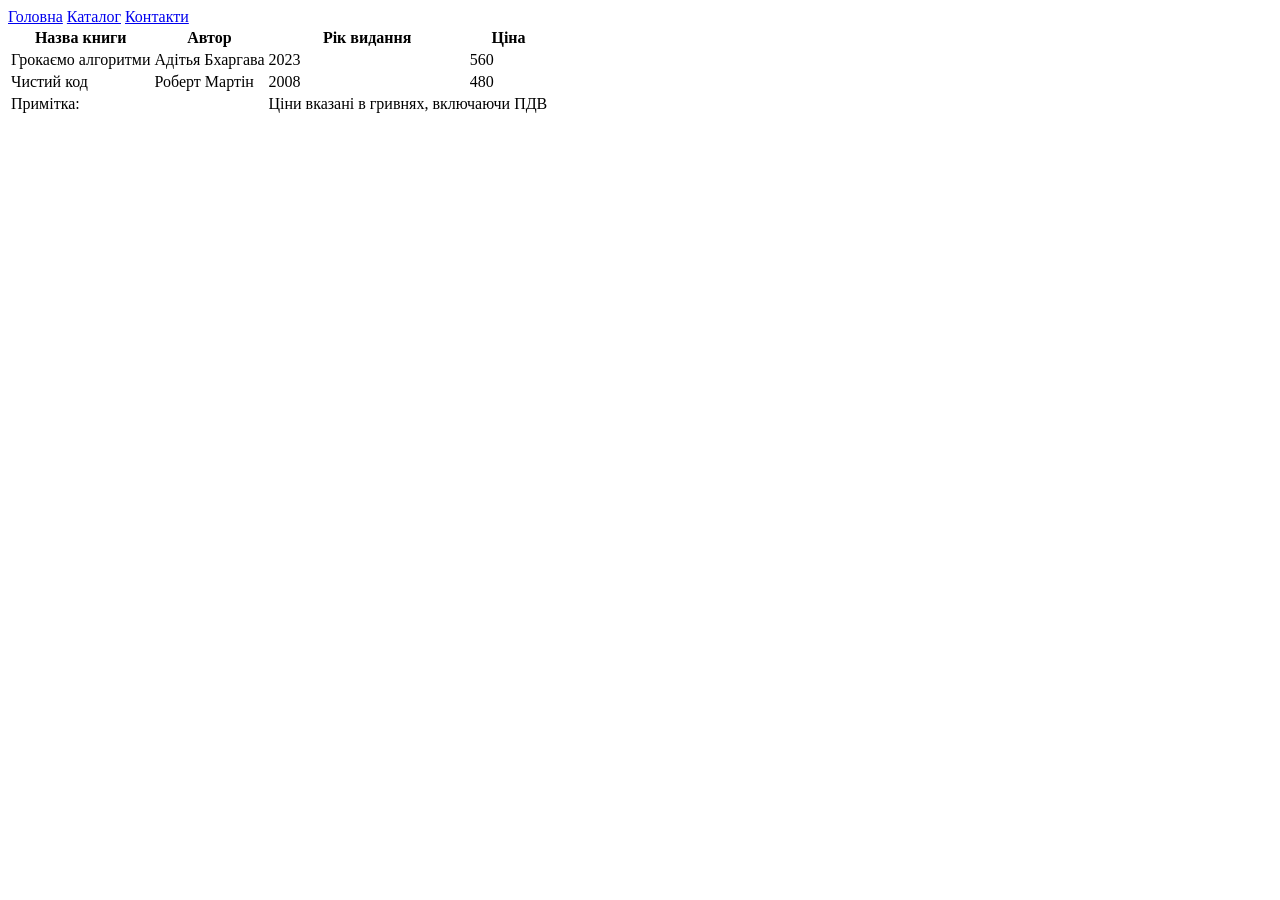
==== catalog.html @ 1abd4b21 "update project" ====
<!DOCTYPE html>
<html lang="uk">

<head>
    <meta charset="UTF-8">
    <!-- Адаптивність -->
    <meta name="viewport" content="width=device-width, initial-scale=1.0">
    <!-- SEO опис -->
    <meta name="description" content="Каталог книг онлайн бібліотеки. Переглядайте книги за жанрами та авторами.">
    <!-- Open Graph -->
    <meta property="og:title" content="Каталог книг | Онлайн бібліотека">
    <meta property="og:description" content="Великий каталог книг онлайн: художня, наукова та класика.">
    <meta property="og:image" content="images/icon/catalog.png">

    <title>Каталог</title>
</head>

<body>
    <header>
        <nav>
            <a href="index.html">Головна</a>
            <a href="catalog.html">Каталог</a>
            <a href="contacts.html">Контакти</a>
        </nav>
    </header>
    <main>
        <table>
            <thead>
                <tr>
                    <th>Назва книги</th>
                    <th>Автор</th>
                    <th>Рік видання</th>
                    <th>Ціна</th>
                </tr>
            </thead>
            <tbody>
                <tr>
                    <td>Грокаємо алгоритми</td>
                    <td>Адітья Бхаргава</td>
                    <td>2023</td>
                    <td>560</td>
                </tr>
                <tr>
                    <td rowspan="2">Чистий код</td> <!-- об’єднання двох рядків -->
                    <td>Роберт Мартін</td>
                    <td>2008</td>
                    <td>480</td>
                </tr>
            </tbody>
            <tfoot>
                <tr>
                    <td colspan="2">Примітка:</td>
                    <td colspan="2">Ціни вказані в гривнях, включаючи ПДВ</td>
                </tr>
            </tfoot>
        </table>
    </main>
    <footer></footer>
</body>

</html>
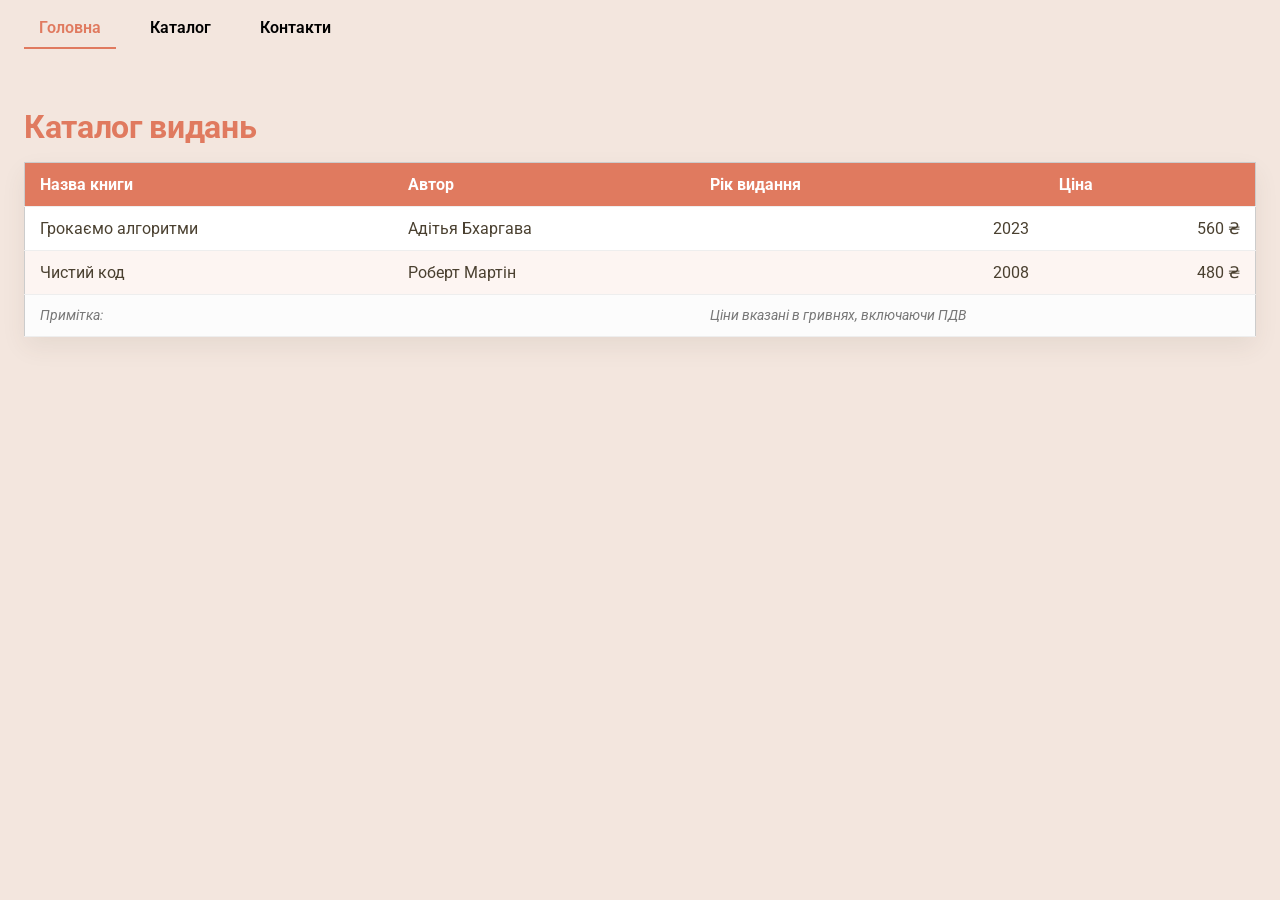
==== commit 1c333d29: "update styles.css" ====
--- a/catalog.html
+++ b/catalog.html
@@ -3,27 +3,34 @@
 
 <head>
     <meta charset="UTF-8">
-    <!-- Адаптивність -->
     <meta name="viewport" content="width=device-width, initial-scale=1.0">
     <!-- SEO опис -->
     <meta name="description" content="Каталог книг онлайн бібліотеки. Переглядайте книги за жанрами та авторами.">
     <!-- Open Graph -->
     <meta property="og:title" content="Каталог книг | Онлайн бібліотека">
     <meta property="og:description" content="Великий каталог книг онлайн: художня, наукова та класика.">
-    <meta property="og:image" content="images/icon/catalog.png">
-
+    <meta property="og:image" content="images/icon/catalog.webp">
+    <link rel="preconnect" href="https://fonts.googleapis.com">
+    <link rel="preconnect" href="https://fonts.gstatic.com" crossorigin>
+    <link
+        href="https://fonts.googleapis.com/css2?family=Lato:ital,wght@0,100;0,300;0,400;0,700;0,900;1,100;1,300;1,400;1,700;1,900&family=Poppins:ital,wght@0,100;0,200;0,300;0,400;0,500;0,600;0,700;0,800;0,900;1,100;1,200;1,300;1,400;1,500;1,600;1,700;1,800;1,900&family=Roboto:ital,wght@0,100..900;1,100..900&display=swap"
+        rel="stylesheet">
+    <link rel="stylesheet" href="styles.css">
     <title>Каталог</title>
 </head>
 
 <body>
     <header>
         <nav>
-            <a href="index.html">Головна</a>
-            <a href="catalog.html">Каталог</a>
-            <a href="contacts.html">Контакти</a>
+            <ul>
+                <li><a href="index.html" class="active">Головна</a></li>
+                <li><a href="catalog.html">Каталог</a></li>
+                <li><a href="contacts.html">Контакти</a></li>
+            </ul>
         </nav>
     </header>
     <main>
+        <h2>Каталог видань</h2>
         <table>
             <thead>
                 <tr>
@@ -37,14 +44,14 @@
                 <tr>
                     <td>Грокаємо алгоритми</td>
                     <td>Адітья Бхаргава</td>
-                    <td>2023</td>
-                    <td>560</td>
+                    <td class="number-cell">2023</td>
+                    <td class="number-cell">560 &#8372;</td>
                 </tr>
                 <tr>
-                    <td rowspan="2">Чистий код</td> <!-- об’єднання двох рядків -->
+                    <td>Чистий код</td>
                     <td>Роберт Мартін</td>
-                    <td>2008</td>
-                    <td>480</td>
+                    <td class="number-cell">2008</td>
+                    <td class="number-cell">480 &#8372;</td>
                 </tr>
             </tbody>
             <tfoot>
--- a/styles.css
+++ b/styles.css
@@ -0,0 +1,289 @@
+:root {
+    --main-color: #f3e6de;
+    --accent-color: #e07a5f;
+    --text-color: #4a4030;
+    --nav-color: #000000;
+    --nav-color--hover: #4a4030;
+    --border-radius: 0.5rem;
+    --spacing: 1rem;
+}
+
+/* встановлюємо глобальне правило */
+*,
+*::before,
+*::after {
+    box-sizing: border-box;
+    list-style: none;
+}
+
+header,
+main,
+footer {
+    max-width: var(--container-width);
+    margin: 0 auto;
+    padding: 0 var(--spacing);
+}
+
+main {
+    padding-top: 2rem;
+    padding-bottom: 2rem;
+}
+
+body {
+    background-color: var(--main-color);
+    color: var(--text-color);
+    font-family: 'Roboto', sans-serif;
+}
+
+/* Ієрархія заголовків */
+h1,
+h2,
+h3,
+h4,
+h5,
+h6 {
+    color: var(--accent-color);
+    line-height: 1.2;
+    margin-bottom: var(--spacing);
+    letter-spacing: -0.02em;
+}
+
+h1 {
+    color: var(--accent-color);
+    font-weight: 900;
+    font-size: 2rem;
+}
+
+h2 {
+    font-size: 2rem;
+    font-weight: 700;
+    letter-spacing: -0.01em;
+}
+
+h3 {
+    font-size: 1.75rem;
+    font-weight: 600;
+}
+
+h4 {
+    font-size: 1.5rem;
+    font-weight: 500;
+}
+
+p {
+    color: var(--text-color);
+    line-height: 1.5;
+    text-align: left;
+    margin-bottom: var(--spacing);
+    padding: 0.5rem 0;
+}
+
+picture img,
+video {
+    display: block;
+    max-width: 100%;
+    height: auto;
+    border: 2px solid var(--accent-color);
+    border-radius: var(--border-radius);
+    margin: var(--spacing) 0;
+    box-shadow: 0 8px 20px rgba(0, 0, 0, 0.15);
+}
+
+table,
+form {
+    border: 1px solid #ccc;
+    border-radius: var(--border-radius);
+    padding: var(--spacing);
+    background-color: #fff;
+}
+
+/* кастомізація таблиці */
+table {
+    width: 100%;
+    box-shadow: 0 10px 25px rgba(74, 64, 48, 0.08);
+    overflow: hidden;
+    margin: var(--spacing) 0;
+    border-radius: var(--border-radius);
+    overflow-x: auto;
+    border-collapse: collapse;
+}
+
+thead tr {
+    background-color: var(--accent-color);
+    color: white;
+}
+
+th,
+td {
+    padding: 12px 15px;
+    text-align: left;
+    border-bottom: 1px solid #eee;
+}
+
+tbody tr:nth-child(even) {
+    background-color: #fdf5f2;
+}
+
+tbody tr:hover {
+    background-color: #fae9e4;
+    transition: background-color 0.2s;
+}
+
+tfoot {
+    font-style: italic;
+    font-size: 0.9rem;
+    color: #777;
+    background-color: #fcfcfc;
+}
+
+thead {
+    background-color: var(--accent-color);
+    color: white;
+}
+
+form {
+    box-shadow: 0 4px 15px rgba(0, 0, 0, 0.1);
+    border: none;
+}
+
+form textarea {
+    max-height: 300px;
+    overflow-y: auto;
+    resize: vertical;
+}
+
+form input {
+    border: none;
+}
+
+form input:focus,
+form textarea:focus,
+form select:focus {
+    outline: none;
+    /* Прибираємо стандартний контур браузера */
+    border: 2px solid var(--accent-color);
+    background-color: #fffaf8;
+    box-shadow: 0 4px 12px rgba(224, 122, 95, 0.15);
+    transform: translateY(-1px);
+}
+
+form input,
+form textarea,
+form select {
+    width: 100%;
+    padding: 10px;
+    margin-top: 5px;
+    margin-bottom: 15px;
+    border: 1px solid #ddd;
+    border-radius: 4px;
+    font-family: inherit;
+    transition: all 0.3s ease;
+}
+
+fieldset {
+    border: 1px solid var(--accent-color);
+    border: 1px solid rgba(224, 122, 95, 0.3);
+    transition: box-shadow 0.3s ease;
+    border-radius: var(--border-radius);
+    margin-bottom: var(--spacing);
+    padding: var(--spacing);
+}
+
+fieldset:focus-within {
+    box-shadow: 0 2px 8px rgba(224, 122, 95, 0.2);
+}
+
+/* стилізація кнопок */
+button[type="submit"] {
+    background-color: var(--accent-color);
+    color: white;
+    padding: 12px 24px;
+    border: none;
+    border-radius: var(--border-radius);
+    font-size: 1rem;
+    font-weight: 700;
+    cursor: pointer;
+    transition: background-color 0.3s, transform 0.2s;
+    display: block;
+    width: 100%;
+}
+
+button[type="submit"]:hover {
+    background-color: #d0694f;
+    transform: scale(1.02);
+}
+
+button[type="submit"]:active {
+    transform: scale(0.98);
+}
+
+/* Кастомізація placeholder */
+input::placeholder,
+textarea::placeholder {
+    color: #a09080;
+    font-style: italic;
+    opacity: 0.7;
+}
+
+/* Валідація: червона рамка при помилці */
+input:invalid:not(:placeholder-shown) {
+    border: 2px solid #ff1900;
+}
+
+/* Зелена рамка при правильному заповненні */
+input:valid:not(:placeholder-shown) {
+    border: 2px solid #2ecc71;
+}
+
+/* Плавний перехід між посиланнями*/
+a {
+    padding: 5px 5px 5px;
+    text-decoration: none;
+    color: var(--nav-color);
+    font-weight: 600;
+    transition: color 0.3s ease, border-bottom 0.3s ease;
+}
+
+/* ефект активного меню */
+a.active {
+    border-bottom: 2px solid var(--accent-color);
+    color: var(--accent-color);
+}
+
+a:hover {
+    display: block;
+    text-decoration: none;
+    color: var(--nav-color--hover);
+    font-weight: 600;
+}
+
+nav {
+    width: 100%;
+    text-align: left;
+    gap: 20px;
+}
+
+ul {
+    margin: 0;
+    padding: 0;
+    list-style: none;
+}
+
+nav ul li a {
+    display: block;
+    padding: 10px 15px;
+    text-decoration: none;
+}
+
+li {
+    display: inline-block;
+    margin-right: 15px;
+}
+
+li:last-child {
+    margin-right: 0;
+}
+
+.number-cell {
+    text-align: right;
+}
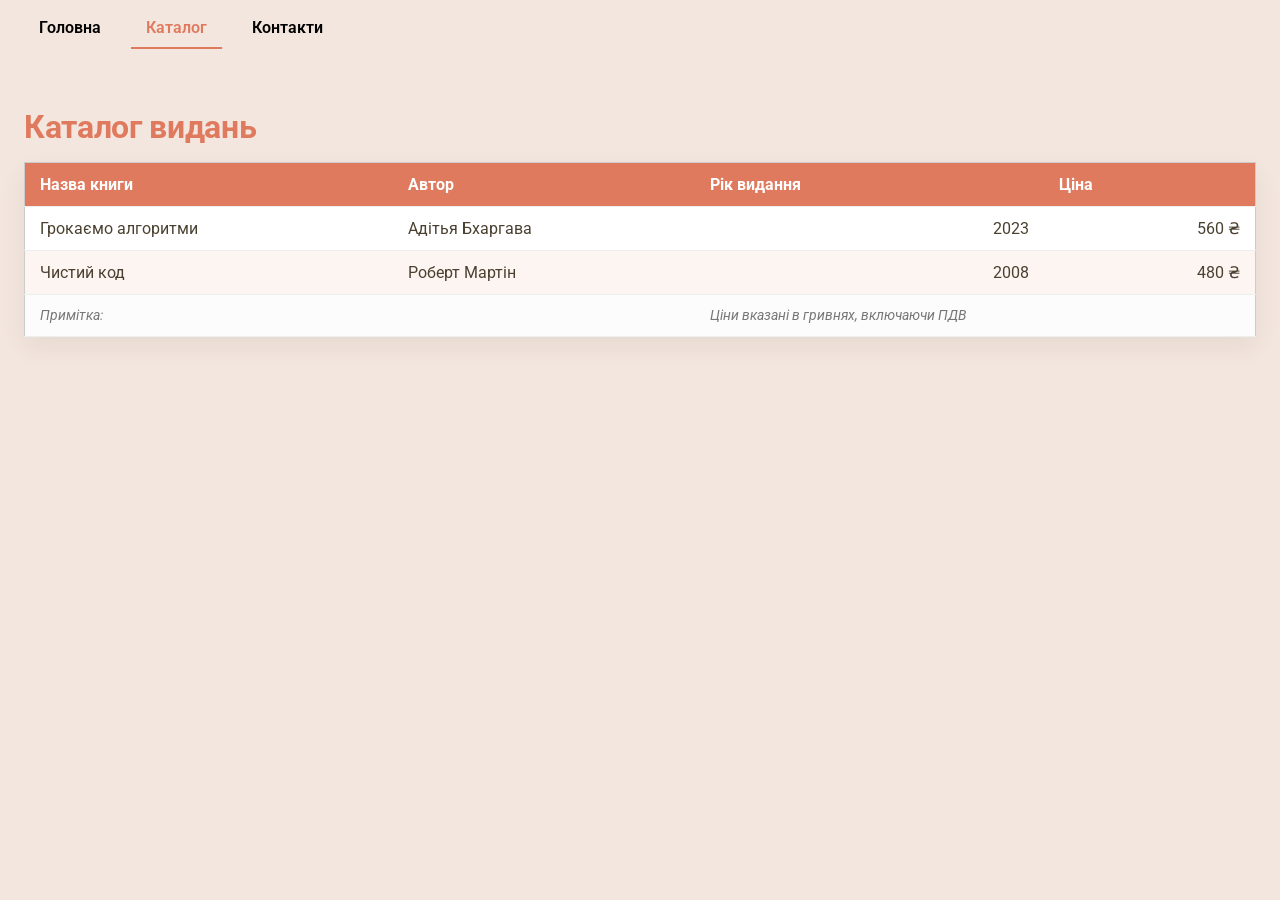
==== commit 96d7b9b4: "update styles.css" ====
--- a/catalog.html
+++ b/catalog.html
@@ -23,8 +23,8 @@
     <header>
         <nav>
             <ul>
-                <li><a href="index.html" class="active">Головна</a></li>
-                <li><a href="catalog.html">Каталог</a></li>
+                <li><a href="index.html">Головна</a></li>
+                <li><a href="catalog.html" class="active">Каталог</a></li>
                 <li><a href="contacts.html">Контакти</a></li>
             </ul>
         </nav>
--- a/styles.css
+++ b/styles.css
@@ -6,9 +6,10 @@
     --nav-color--hover: #4a4030;
     --border-radius: 0.5rem;
     --spacing: 1rem;
-}
-
-/* встановлюємо глобальне правило */
+    --container-width:100rem;
+}
+
+/* встановлюємо глобальне правило  box-sizing = border-box */
 *,
 *::before,
 *::after {
@@ -179,6 +180,22 @@
     font-family: inherit;
     transition: all 0.3s ease;
 }
+/* кастомізація чекбоксу та радіо кнопок */
+form input[type="radio"],
+form input[type="checkbox"] {
+    display: inline-block;
+    width: auto;
+    height: auto;
+    margin: 0 0.5rem 0 0;
+    cursor: pointer;
+    appearance: radio;
+}
+
+label[for] {
+    display: inline-block;
+    margin-right: 1rem;
+    cursor: pointer;
+}
 
 fieldset {
     border: 1px solid var(--accent-color);
@@ -193,7 +210,7 @@
     box-shadow: 0 2px 8px rgba(224, 122, 95, 0.2);
 }
 
-/* стилізація кнопок */
+/* стилізація кнопок типу submit */
 button[type="submit"] {
     background-color: var(--accent-color);
     color: white;
@@ -235,55 +252,44 @@
     border: 2px solid #2ecc71;
 }
 
-/* Плавний перехід між посиланнями*/
-a {
-    padding: 5px 5px 5px;
+nav ul {
+    margin: 0;
+    padding: 0;
+    list-style: none;
+    font-size: 0; /* Вирішує проблему пробілів inline-block */
+    text-align: left;
+}
+
+nav ul li {
+    display: inline-block;
+    font-size: 1rem; /* Повертаємо розмір тексту */
+    margin-right: 15px;
+}
+
+nav ul li:last-child {
+    margin-right: 0;
+}
+
+/* стилізація посилань + плавний перехід між посиланнями*/
+nav ul li a {
+    display: block; /* збільшення зони кліку */
+    padding: 10px 15px;
     text-decoration: none;
     color: var(--nav-color);
     font-weight: 600;
-    transition: color 0.3s ease, border-bottom 0.3s ease;
-}
-
+    border-bottom: 2px solid transparent; /* резервуємо місце під рамку, аби текст не "стрибав" */
+    transition: all 0.3s ease;
+}
+
+nav ul li a:hover {
+    color: var(--nav-color--hover);
+}
 /* ефект активного меню */
-a.active {
-    border-bottom: 2px solid var(--accent-color);
+nav ul li a.active {
     color: var(--accent-color);
-}
-
-a:hover {
-    display: block;
-    text-decoration: none;
-    color: var(--nav-color--hover);
-    font-weight: 600;
-}
-
-nav {
-    width: 100%;
-    text-align: left;
-    gap: 20px;
-}
-
-ul {
-    margin: 0;
-    padding: 0;
-    list-style: none;
-}
-
-nav ul li a {
-    display: block;
-    padding: 10px 15px;
-    text-decoration: none;
-}
-
-li {
-    display: inline-block;
-    margin-right: 15px;
-}
-
-li:last-child {
-    margin-right: 0;
-}
-
+    border-bottom-color: var(--accent-color);
+}
+/* вирівнювання чисел у таблиці праворуч */
 .number-cell {
     text-align: right;
 }
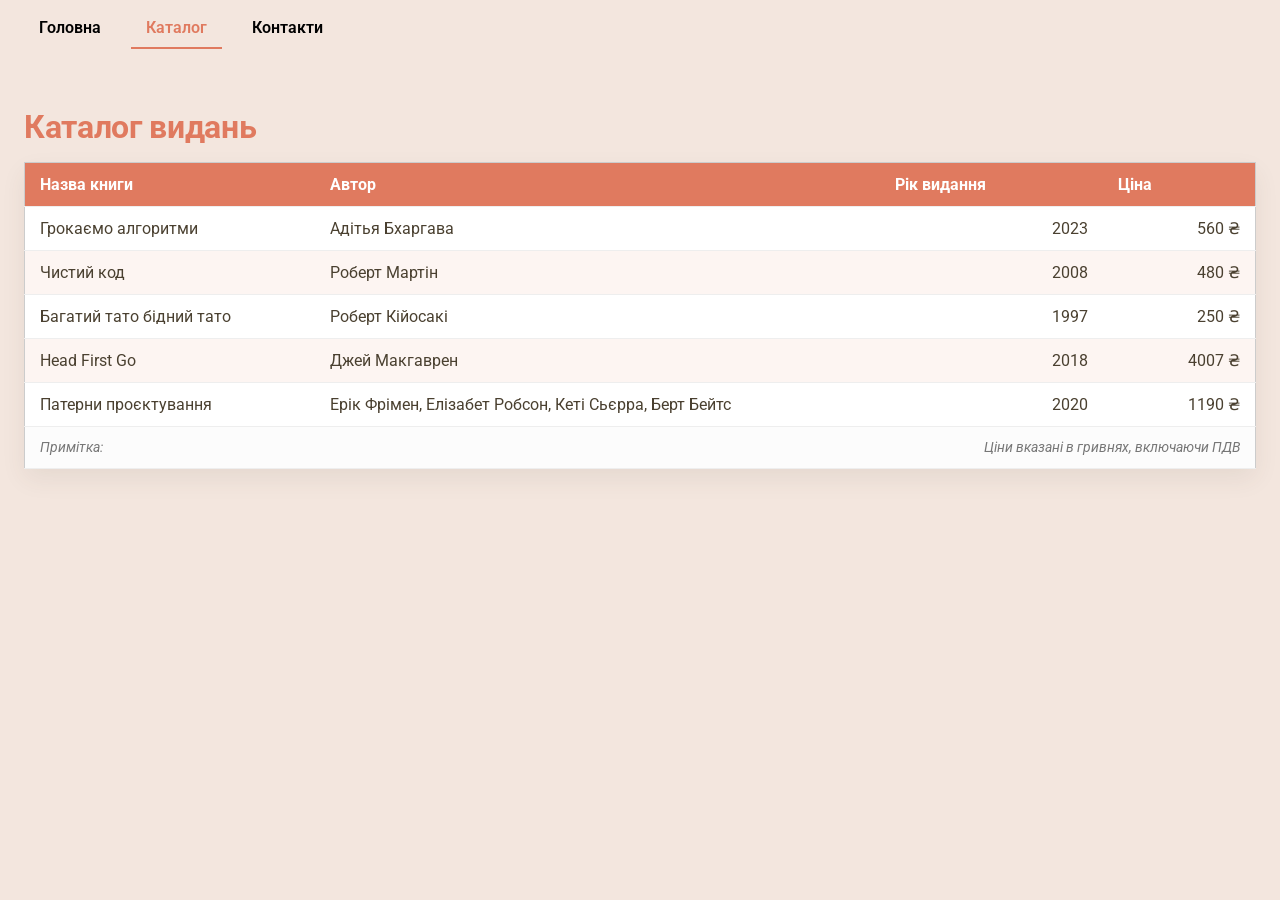
==== commit dff94735: "update styles.css" ====
--- a/catalog.html
+++ b/catalog.html
@@ -12,8 +12,7 @@
     <meta property="og:image" content="images/icon/catalog.webp">
     <link rel="preconnect" href="https://fonts.googleapis.com">
     <link rel="preconnect" href="https://fonts.gstatic.com" crossorigin>
-    <link
-        href="https://fonts.googleapis.com/css2?family=Lato:ital,wght@0,100;0,300;0,400;0,700;0,900;1,100;1,300;1,400;1,700;1,900&family=Poppins:ital,wght@0,100;0,200;0,300;0,400;0,500;0,600;0,700;0,800;0,900;1,100;1,200;1,300;1,400;1,500;1,600;1,700;1,800;1,900&family=Roboto:ital,wght@0,100..900;1,100..900&display=swap"
+    <link href="https://fonts.googleapis.com/css2?family=Roboto:ital,wght@0,100..900;1,100..900&display=swap"
         rel="stylesheet">
     <link rel="stylesheet" href="styles.css">
     <title>Каталог</title>
@@ -53,11 +52,29 @@
                     <td class="number-cell">2008</td>
                     <td class="number-cell">480 &#8372;</td>
                 </tr>
+                <tr>
+                    <td>Багатий тато бідний тато</td>
+                    <td>Роберт Кійосакі</td>
+                    <td class="number-cell">1997</td>
+                    <td class="number-cell">250 &#8372;</td>
+                </tr>
+                <tr>
+                    <td>Head First Go</td>
+                    <td>Джей Макгаврен</td>
+                    <td class="number-cell">2018</td>
+                    <td class="number-cell">4007 &#8372;</td>
+                </tr>
+                <tr>
+                    <td>Патерни проєктування</td>
+                    <td>Ерік Фрімен, Елізабет Робсон, Кеті Сьєрра, Берт Бейтс</td>
+                    <td class="number-cell">2020</td>
+                    <td class="number-cell">1190 &#8372;</td>
+                </tr>
             </tbody>
             <tfoot>
                 <tr>
                     <td colspan="2">Примітка:</td>
-                    <td colspan="2">Ціни вказані в гривнях, включаючи ПДВ</td>
+                    <td colspan="2" class="table-note">Ціни вказані в гривнях, включаючи ПДВ</td>
                 </tr>
             </tfoot>
         </table>
--- a/styles.css
+++ b/styles.css
@@ -1,3 +1,4 @@
+/* CSS-змінні та відносні одиниці (rem) */
 :root {
     --main-color: #f3e6de;
     --accent-color: #e07a5f;
@@ -9,17 +10,22 @@
     --container-width:100rem;
 }
 
-/* встановлюємо глобальне правило  box-sizing = border-box */
+.logo {
+    width: 5rem;
+    height: 5rem;
+    border: none;
+    border-radius: 0.5rem;
+}
+
+/* Встановлюємо глобальне правило  box-sizing = border-box */
 *,
 *::before,
 *::after {
     box-sizing: border-box;
     list-style: none;
 }
-
-header,
-main,
-footer {
+/* Центрування головного контейнера та padding */
+header, main, footer {
     max-width: var(--container-width);
     margin: 0 auto;
     padding: 0 var(--spacing);
@@ -36,41 +42,18 @@
     font-family: 'Roboto', sans-serif;
 }
 
-/* Ієрархія заголовків */
-h1,
-h2,
-h3,
-h4,
-h5,
-h6 {
+/* Ієрархія заголовків та міжлітерний інтервал */
+h1, h2, h3, h4, h5, h6 {
     color: var(--accent-color);
     line-height: 1.2;
     margin-bottom: var(--spacing);
     letter-spacing: -0.02em;
 }
-
-h1 {
-    color: var(--accent-color);
-    font-weight: 900;
-    font-size: 2rem;
-}
-
-h2 {
-    font-size: 2rem;
-    font-weight: 700;
-    letter-spacing: -0.01em;
-}
-
-h3 {
-    font-size: 1.75rem;
-    font-weight: 600;
-}
-
-h4 {
-    font-size: 1.5rem;
-    font-weight: 500;
-}
-
+h1 { color: var(--accent-color); font-weight: 900; font-size: 2rem; }
+h2 { font-size: 2rem; font-weight: 700; letter-spacing: -0.01em; }
+h3 { font-size: 1.75rem; font-weight: 600; }
+h4 { font-size: 1.5rem; font-weight: 500; }
+/* Налаштування параграфів */
 p {
     color: var(--text-color);
     line-height: 1.5;
@@ -78,9 +61,8 @@
     margin-bottom: var(--spacing);
     padding: 0.5rem 0;
 }
-
-picture img,
-video {
+/* Закруглення + рамка та тіні і ефект "elevation" */
+picture img, video {
     display: block;
     max-width: 100%;
     height: auto;
@@ -90,15 +72,14 @@
     box-shadow: 0 8px 20px rgba(0, 0, 0, 0.15);
 }
 
-table,
-form {
+table, form {
     border: 1px solid #ccc;
     border-radius: var(--border-radius);
     padding: var(--spacing);
     background-color: #fff;
 }
 
-/* кастомізація таблиці */
+/* Кастомізація таблиці + використання overflow для контенту */
 table {
     width: 100%;
     box-shadow: 0 10px 25px rgba(74, 64, 48, 0.08);
@@ -114,8 +95,7 @@
     color: white;
 }
 
-th,
-td {
+th, td {
     padding: 12px 15px;
     text-align: left;
     border-bottom: 1px solid #eee;
@@ -137,6 +117,8 @@
     background-color: #fcfcfc;
 }
 
+.table-note { text-align: right;}
+
 thead {
     background-color: var(--accent-color);
     color: white;
@@ -156,18 +138,17 @@
 form input {
     border: none;
 }
-
+/* Кастомізуємо input, textarea, select при фокусі*/
 form input:focus,
 form textarea:focus,
 form select:focus {
     outline: none;
-    /* Прибираємо стандартний контур браузера */
     border: 2px solid var(--accent-color);
     background-color: #fffaf8;
     box-shadow: 0 4px 12px rgba(224, 122, 95, 0.15);
     transform: translateY(-1px);
 }
-
+/* Кастомізуємо input, textarea, select*/
 form input,
 form textarea,
 form select {
@@ -180,7 +161,7 @@
     font-family: inherit;
     transition: all 0.3s ease;
 }
-/* кастомізація чекбоксу та радіо кнопок */
+/* Кастомізація чекбоксу та радіо кнопок */
 form input[type="radio"],
 form input[type="checkbox"] {
     display: inline-block;
@@ -210,7 +191,7 @@
     box-shadow: 0 2px 8px rgba(224, 122, 95, 0.2);
 }
 
-/* стилізація кнопок типу submit */
+/* Стилізація кнопок типу submit */
 button[type="submit"] {
     background-color: var(--accent-color);
     color: white;
@@ -243,7 +224,7 @@
 }
 
 /* Валідація: червона рамка при помилці */
-input:invalid:not(:placeholder-shown) {
+input:invalid:not(:placeholder-shown) {/* :not(:placeholder-shown) потрібен, аби порожні поля не були червоними одразу при завантаженні сторінки */
     border: 2px solid #ff1900;
 }
 
@@ -256,40 +237,40 @@
     margin: 0;
     padding: 0;
     list-style: none;
-    font-size: 0; /* Вирішує проблему пробілів inline-block */
+    font-size: 0; /* вирішує проблему зайвих пробілів inline-block */
     text-align: left;
 }
 
 nav ul li {
     display: inline-block;
-    font-size: 1rem; /* Повертаємо розмір тексту */
+    font-size: 1rem; /* повертаємо розмір тексту */
     margin-right: 15px;
 }
-
+/* Аби останній елемент не мав зайвого відступу  */
 nav ul li:last-child {
     margin-right: 0;
 }
 
-/* стилізація посилань + плавний перехід між посиланнями*/
+/* Стилізація посилань + плавний перехід між посиланнями*/
 nav ul li a {
     display: block; /* збільшення зони кліку */
     padding: 10px 15px;
     text-decoration: none;
     color: var(--nav-color);
     font-weight: 600;
-    border-bottom: 2px solid transparent; /* резервуємо місце під рамку, аби текст не "стрибав" */
+    border-bottom: 2px solid transparent; /* резервуємо місце під рамку, аби текст не стрибав */
     transition: all 0.3s ease;
 }
-
+/* Ефект зміни кольору тексту у меню при наведенні */
 nav ul li a:hover {
     color: var(--nav-color--hover);
 }
-/* ефект активного меню */
+/* Ефект активного меню */
 nav ul li a.active {
     color: var(--accent-color);
     border-bottom-color: var(--accent-color);
 }
-/* вирівнювання чисел у таблиці праворуч */
+/* Вирівнювання чисел у таблиці праворуч */
 .number-cell {
     text-align: right;
 }
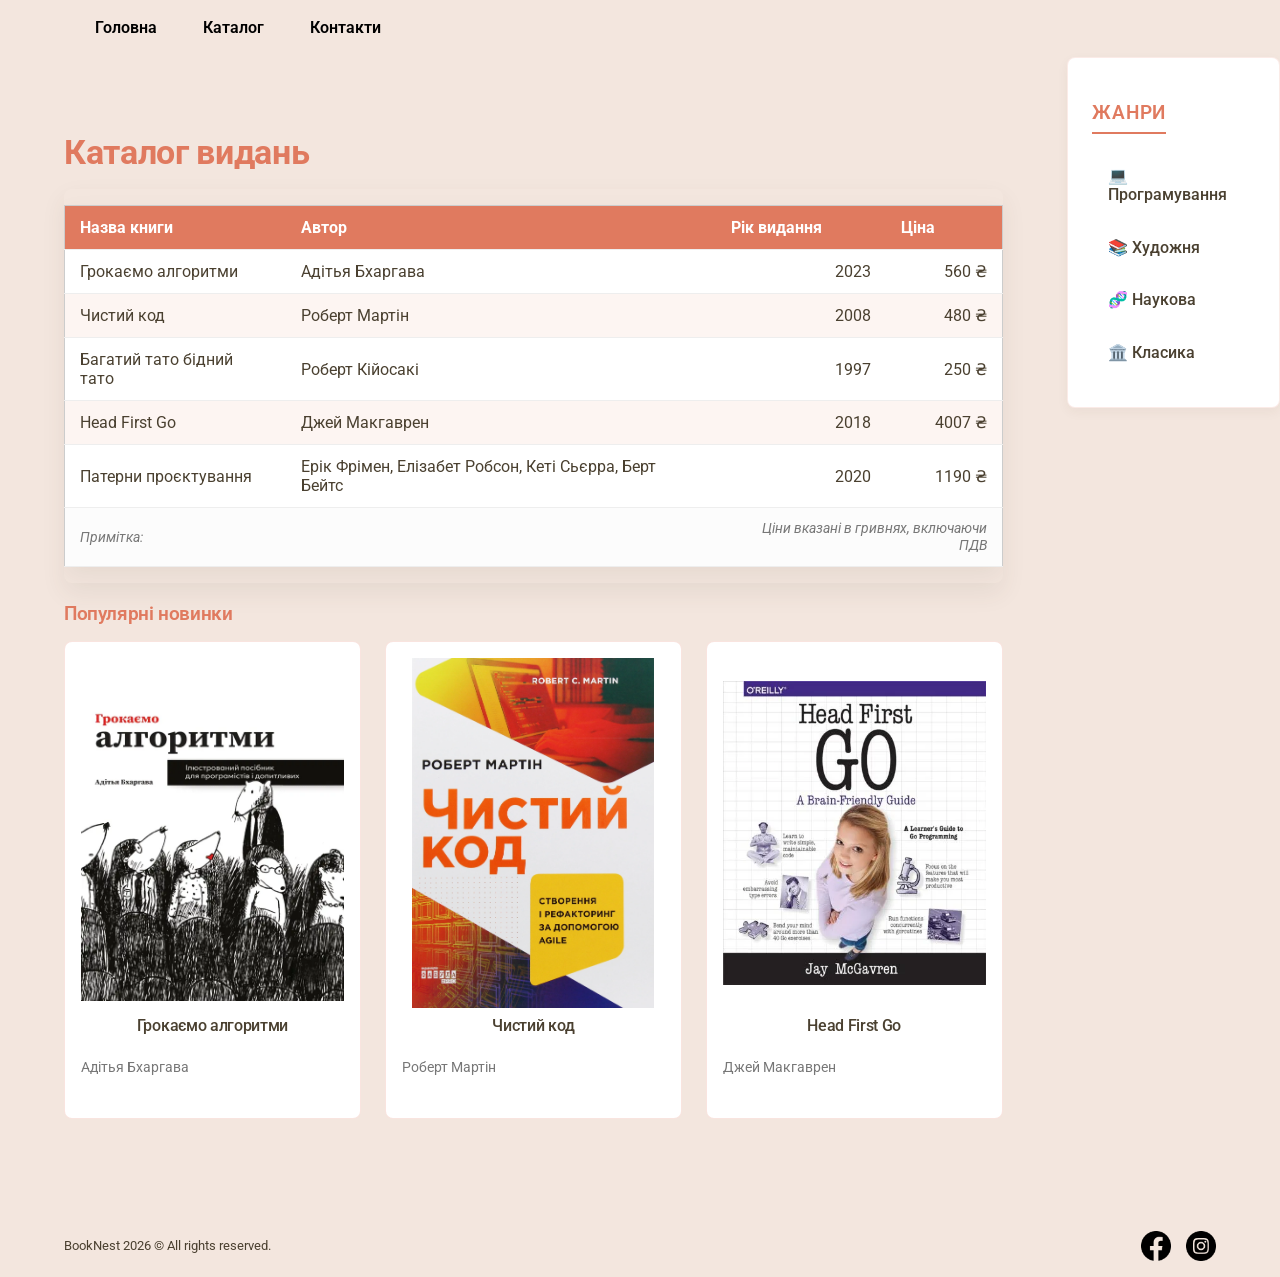
==== commit 588d5607: "feat: implement mobile-first responsive layout and dark theme" ====
--- a/catalog.html
+++ b/catalog.html
@@ -15,71 +15,119 @@
     <link href="https://fonts.googleapis.com/css2?family=Roboto:ital,wght@0,100..900;1,100..900&display=swap"
         rel="stylesheet">
     <link rel="stylesheet" href="styles.css">
+    <link rel="stylesheet" href="style_adaptive.css">
     <title>Каталог</title>
 </head>
 
 <body>
     <header>
-        <nav>
-            <ul>
+        <nav class="top-nav">
+            <input id="menu-toggle" type="checkbox">
+
+            <label class="menu-button-container" for="menu-toggle">
+                <div class="menu-button"></div>
+            </label>
+
+            <ul class="menu">
                 <li><a href="index.html">Головна</a></li>
-                <li><a href="catalog.html" class="active">Каталог</a></li>
+                <li><a href="catalog.html">Каталог</a></li>
                 <li><a href="contacts.html">Контакти</a></li>
             </ul>
         </nav>
     </header>
     <main>
         <h2>Каталог видань</h2>
-        <table>
-            <thead>
-                <tr>
-                    <th>Назва книги</th>
-                    <th>Автор</th>
-                    <th>Рік видання</th>
-                    <th>Ціна</th>
-                </tr>
-            </thead>
-            <tbody>
-                <tr>
-                    <td>Грокаємо алгоритми</td>
-                    <td>Адітья Бхаргава</td>
-                    <td class="number-cell">2023</td>
-                    <td class="number-cell">560 &#8372;</td>
-                </tr>
-                <tr>
-                    <td>Чистий код</td>
-                    <td>Роберт Мартін</td>
-                    <td class="number-cell">2008</td>
-                    <td class="number-cell">480 &#8372;</td>
-                </tr>
-                <tr>
-                    <td>Багатий тато бідний тато</td>
-                    <td>Роберт Кійосакі</td>
-                    <td class="number-cell">1997</td>
-                    <td class="number-cell">250 &#8372;</td>
-                </tr>
-                <tr>
-                    <td>Head First Go</td>
-                    <td>Джей Макгаврен</td>
-                    <td class="number-cell">2018</td>
-                    <td class="number-cell">4007 &#8372;</td>
-                </tr>
-                <tr>
-                    <td>Патерни проєктування</td>
-                    <td>Ерік Фрімен, Елізабет Робсон, Кеті Сьєрра, Берт Бейтс</td>
-                    <td class="number-cell">2020</td>
-                    <td class="number-cell">1190 &#8372;</td>
-                </tr>
-            </tbody>
-            <tfoot>
-                <tr>
-                    <td colspan="2">Примітка:</td>
-                    <td colspan="2" class="table-note">Ціни вказані в гривнях, включаючи ПДВ</td>
-                </tr>
-            </tfoot>
-        </table>
+        <div class="table-wrapper">
+            <table>
+                <thead>
+                    <tr>
+                        <th>Назва книги</th>
+                        <th>Автор</th>
+                        <th>Рік видання</th>
+                        <th>Ціна</th>
+                    </tr>
+                </thead>
+                <tbody>
+                    <tr>
+                        <td>Грокаємо алгоритми</td>
+                        <td>Адітья Бхаргава</td>
+                        <td class="number-cell">2023</td>
+                        <td class="number-cell">560 &#8372;</td>
+                    </tr>
+                    <tr>
+                        <td>Чистий код</td>
+                        <td>Роберт Мартін</td>
+                        <td class="number-cell">2008</td>
+                        <td class="number-cell">480 &#8372;</td>
+                    </tr>
+                    <tr>
+                        <td>Багатий тато бідний тато</td>
+                        <td>Роберт Кійосакі</td>
+                        <td class="number-cell">1997</td>
+                        <td class="number-cell">250 &#8372;</td>
+                    </tr>
+                    <tr>
+                        <td>Head First Go</td>
+                        <td>Джей Макгаврен</td>
+                        <td class="number-cell">2018</td>
+                        <td class="number-cell">4007 &#8372;</td>
+                    </tr>
+                    <tr>
+                        <td>Патерни проєктування</td>
+                        <td>Ерік Фрімен, Елізабет Робсон, Кеті Сьєрра, Берт Бейтс</td>
+                        <td class="number-cell">2020</td>
+                        <td class="number-cell">1190 &#8372;</td>
+                    </tr>
+                </tbody>
+                <tfoot>
+                    <tr>
+                        <td colspan="2">Примітка:</td>
+                        <td colspan="2" class="table-note">Ціни вказані в гривнях, включаючи ПДВ</td>
+                    </tr>
+                </tfoot>
+            </table>
+        </div>
+        <section class="featured-books" id="popular-new-arrivals">
+            <h3>Популярні новинки</h3>
+            <div class="smart-grid">
+                <div class="book-item">
+                    <img src="images/Grokking_Algorithms.webp" alt="Обкладинка">
+                    <h4>Грокаємо алгоритми</h4>
+                    <p>Адітья Бхаргава</p>
+                </div>
+                <div class="book-item">
+                    <img src="images/Clean_Code.webp" alt="Обкладинка">
+                    <h4>Чистий код</h4>
+                    <p>Роберт Мартін</p>
+                </div>
+                <div class="book-item">
+                    <img src="images/Head_First_Go.webp" alt="Обкладинка">
+                    <h4>Head First Go</h4>
+                    <p>Джей Макгаврен</p>
+                </div>
+            </div>
+        </section>
     </main>
-    <footer></footer>
+    <aside class="sidebar">
+        <h3>Жанри</h3>
+        <ul>
+            <li><a href="#programming">💻 Програмування</a></li>
+            <li><a href="#fiction">📚 Художня</a></li>
+            <li><a href="#science">🧬 Наукова</a></li>
+            <li><a href="#classic">🏛️ Класика</a></li>
+        </ul>
+    </aside>
+    <footer>
+        <p>BookNest 2026 &#169; All rights reserved.</p>
+        <div class="social-icons">
+            <a href="#popular-new-arrivals">
+                <img src="/images/icon/facebook.webp" alt="">
+            </a>
+            <a href="#">
+                <img src="/images/icon/instagram.webp" alt="">
+            </a>
+        </div>
+    </footer>
 </body>
 
 </html>
--- a/styles.css
+++ b/styles.css
@@ -7,7 +7,7 @@
     --nav-color--hover: #4a4030;
     --border-radius: 0.5rem;
     --spacing: 1rem;
-    --container-width:100rem;
+    --container-width: 100rem;
 }
 
 .logo {
@@ -15,6 +15,7 @@
     height: 5rem;
     border: none;
     border-radius: 0.5rem;
+    margin-top: 1rem;
 }
 
 /* Встановлюємо глобальне правило  box-sizing = border-box */
@@ -24,9 +25,12 @@
     box-sizing: border-box;
     list-style: none;
 }
+
 /* Центрування головного контейнера та padding */
-header, main, footer {
-    max-width: var(--container-width);
+header,
+main,
+footer {
+    width: 100%;
     margin: 0 auto;
     padding: 0 var(--spacing);
 }
@@ -40,19 +44,44 @@
     background-color: var(--main-color);
     color: var(--text-color);
     font-family: 'Roboto', sans-serif;
+    overflow-x: hidden;
 }
 
 /* Ієрархія заголовків та міжлітерний інтервал */
-h1, h2, h3, h4, h5, h6 {
+h1,
+h2,
+h3,
+h4,
+h5,
+h6 {
     color: var(--accent-color);
     line-height: 1.2;
     margin-bottom: var(--spacing);
     letter-spacing: -0.02em;
 }
-h1 { color: var(--accent-color); font-weight: 900; font-size: 2rem; }
-h2 { font-size: 2rem; font-weight: 700; letter-spacing: -0.01em; }
-h3 { font-size: 1.75rem; font-weight: 600; }
-h4 { font-size: 1.5rem; font-weight: 500; }
+
+h1 {
+    color: var(--accent-color);
+    font-weight: 900;
+    font-size: 2rem;
+}
+
+h2 {
+    font-size: 2rem;
+    font-weight: 700;
+    letter-spacing: -0.01em;
+}
+
+h3 {
+    font-size: 1.75rem;
+    font-weight: 600;
+}
+
+h4 {
+    font-size: 1.5rem;
+    font-weight: 500;
+}
+
 /* Налаштування параграфів */
 p {
     color: var(--text-color);
@@ -61,8 +90,10 @@
     margin-bottom: var(--spacing);
     padding: 0.5rem 0;
 }
+
 /* Закруглення + рамка та тіні і ефект "elevation" */
-picture img, video {
+picture img,
+video {
     display: block;
     max-width: 100%;
     height: auto;
@@ -72,12 +103,22 @@
     box-shadow: 0 8px 20px rgba(0, 0, 0, 0.15);
 }
 
-table, form {
+table,
+form {
     border: 1px solid #ccc;
     border-radius: var(--border-radius);
     padding: var(--spacing);
     background-color: #fff;
 }
+/* Обгортка для прокрутки таблиці */
+.table-wrapper {
+    width: 100%;
+    overflow-x: auto;
+    border-radius: var(--border-radius);
+    box-shadow: 0 10px 25px rgba(74, 64, 48, 0.08);
+    margin: var(--spacing) 0;
+}
+
 
 /* Кастомізація таблиці + використання overflow для контенту */
 table {
@@ -95,10 +136,13 @@
     color: white;
 }
 
-th, td {
+th,
+td {
     padding: 12px 15px;
     text-align: left;
     border-bottom: 1px solid #eee;
+    white-space: normal;
+    word-break: break-word;
 }
 
 tbody tr:nth-child(even) {
@@ -117,7 +161,9 @@
     background-color: #fcfcfc;
 }
 
-.table-note { text-align: right;}
+.table-note {
+    text-align: right;
+}
 
 thead {
     background-color: var(--accent-color);
@@ -138,6 +184,7 @@
 form input {
     border: none;
 }
+
 /* Кастомізуємо input, textarea, select при фокусі*/
 form input:focus,
 form textarea:focus,
@@ -148,6 +195,7 @@
     box-shadow: 0 4px 12px rgba(224, 122, 95, 0.15);
     transform: translateY(-1px);
 }
+
 /* Кастомізуємо input, textarea, select*/
 form input,
 form textarea,
@@ -161,6 +209,7 @@
     font-family: inherit;
     transition: all 0.3s ease;
 }
+
 /* Кастомізація чекбоксу та радіо кнопок */
 form input[type="radio"],
 form input[type="checkbox"] {
@@ -224,7 +273,8 @@
 }
 
 /* Валідація: червона рамка при помилці */
-input:invalid:not(:placeholder-shown) {/* :not(:placeholder-shown) потрібен, аби порожні поля не були червоними одразу при завантаженні сторінки */
+input:invalid:not(:placeholder-shown) {
+    /* :not(:placeholder-shown) потрібен, аби порожні поля не були червоними одразу при завантаженні сторінки */
     border: 2px solid #ff1900;
 }
 
@@ -232,20 +282,24 @@
 input:valid:not(:placeholder-shown) {
     border: 2px solid #2ecc71;
 }
-
+/* Flexbox навігація */
 nav ul {
+    display: flex;
+    justify-content: space-around;
+    flex-direction: row;
+    align-items: center;
+    flex-wrap: wrap;
+    gap: 1rem;
     margin: 0;
-    padding: 0;
+    padding: 0.5rem 0;
     list-style: none;
-    font-size: 0; /* вирішує проблему зайвих пробілів inline-block */
     text-align: left;
 }
 
 nav ul li {
-    display: inline-block;
-    font-size: 1rem; /* повертаємо розмір тексту */
-    margin-right: 15px;
-}
+    font-size: 1rem;
+}
+
 /* Аби останній елемент не мав зайвого відступу  */
 nav ul li:last-child {
     margin-right: 0;
@@ -253,24 +307,153 @@
 
 /* Стилізація посилань + плавний перехід між посиланнями*/
 nav ul li a {
-    display: block; /* збільшення зони кліку */
+    display: block;
+    /* збільшення зони кліку */
     padding: 10px 15px;
     text-decoration: none;
     color: var(--nav-color);
     font-weight: 600;
-    border-bottom: 2px solid transparent; /* резервуємо місце під рамку, аби текст не стрибав */
+    border-bottom: 2px solid transparent;
+    /* резервуємо місце під рамку, аби текст не стрибав */
     transition: all 0.3s ease;
-}
+    white-space: nowrap;
+}
+
 /* Ефект зміни кольору тексту у меню при наведенні */
 nav ul li a:hover {
     color: var(--nav-color--hover);
 }
+
 /* Ефект активного меню */
 nav ul li a.active {
     color: var(--accent-color);
     border-bottom-color: var(--accent-color);
 }
+
 /* Вирівнювання чисел у таблиці праворуч */
 .number-cell {
     text-align: right;
+}
+/* Простий footer */
+footer {
+    display: flex;
+    flex-direction: row;
+    justify-content: space-between; /* копірайт і іконки по краях */
+    align-items: center;
+    flex-wrap: wrap;
+    gap: 0.5rem;
+    padding-top: 1rem;
+    padding-bottom: 1rem;
+}
+footer p {
+    font-size: 0.8rem;
+    margin: 0;
+    padding: 0;
+}
+.social-icons {
+    display: flex;
+    gap:15px
+}
+.social-icons a img {
+    width: 30px;
+}
+
+
+/* Основний контейнер сайдбару */
+.sidebar {
+    background-color: #ffffff; /* Білий фон для контрасту */
+    padding: 1.5rem;
+    border-radius: var(--border-radius);
+    border: 1px solid rgba(224, 122, 95, 0.15); /* Дуже тонка рамка в колір акценту */
+    box-shadow: 0 4px 12px rgba(74, 64, 48, 0.05);
+    height: fit-content;
+}
+
+/* Заголовок сайдбару */
+.sidebar h3 {
+    font-size: 1.2rem;
+    text-transform: uppercase;
+    letter-spacing: 0.05em;
+    margin-bottom: 1.2rem;
+    padding-bottom: 0.5rem;
+    border-bottom: 2px solid var(--accent-color);
+    display: inline-block; /* Щоб лінія підкреслення не була на всю ширину */
+}
+
+/* Список категорій */
+.sidebar ul {
+    padding: 0;
+    margin: 0;
+    list-style: none; /* Прибираємо маркери */
+}
+
+.sidebar ul li {
+    margin-bottom: 0.5rem;
+}
+
+/* Стилізація посилань */
+.sidebar ul li a {
+    display: block;
+    padding: 0.8rem 1rem;
+    color: var(--text-color);
+    text-decoration: none;
+    font-weight: 500;
+    border-radius: 6px;
+    transition: all 0.3s ease;
+    background-color: transparent;
+}
+
+/* Ефект при наведенні */
+.sidebar ul li a:hover {
+    background-color: #fdf5f2; /* Світло-бежевий фон */
+    color: var(--accent-color);
+    padding-left: 1.5rem; /* Ефект "зміщення" вправо */
+}
+
+/* Активний стан */
+.sidebar ul li a.active {
+    background-color: var(--accent-color);
+    color: white;
+}
+
+
+/* Розумна сітка карток у каталозі*/
+.smart-grid {
+    display: grid;
+    grid-template-columns: repeat(auto-fit, minmax(200px, 1fr));
+    gap: 1.5rem;
+    margin-bottom: 3rem;
+}
+
+.book-item {
+    background-color: #fff;
+    padding: 1rem;
+    border-radius: var(--border-radius);
+    border: 1px solid rgba(224, 122, 95, 0.2);
+    text-align: center;
+    transition: transform 0.2s;
+}
+
+.book-item:hover {
+    transform: scale(1.03);
+    box-shadow: 0 5px 15px rgba(0,0,0,0.1);
+}
+
+.book-item img {
+    width: 100%;
+    height: 350px; /* Фіксована висота для однорідності */
+    object-fit:contain ;
+    border-radius: 4px;
+    margin-bottom: 0.5rem;
+}
+
+.book-item h4 {
+    font-size: 1rem;
+    margin: 0.5rem 0;
+    color: var(--text-color);
+}
+
+.book-item p {
+    font-size: 0.85rem;
+    color: #777;
 }
--- a/style_adaptive.css
+++ b/style_adaptive.css
@@ -0,0 +1,385 @@
+
+/* MOBILE FIRST */
+
+/* Налаштовуємо базові стилі (шрифти)  */
+h1 { font-size: 1.38rem; }
+h2 { font-size: 1.35rem; }
+h3 { font-size: 1.2rem; }
+
+/* Гнучкий медіа контент */
+img,
+video,
+audio,
+picture img {
+    max-width: 100%;
+    height: auto;
+    display: block;
+}
+
+/* GRID архітектура для Mobile First */
+body {
+    display: grid;
+    grid-template-columns: 1fr;
+    grid-template-rows: auto;
+    grid-template-areas:
+        "header"
+        "main"
+        "sidebar"
+        /* sidebar під main на мобільних */
+        "footer";
+    gap: 0;
+    /* відступи задаємо через padding самих секцій */
+    min-height: 100vh;
+}
+/* Призначаємо імена grid-елементам */
+header { grid-area: header;}
+main { grid-area: main;}
+footer { grid-area: footer;}
+aside, .sidebar { grid-area: sidebar; }
+
+/* Медіа-запит для планшетів та десктопу*/
+@media (min-width: 768px) {
+    /* Типографіка — збільшуємо заголовки */
+    h1 { font-size: 2.5rem;}
+
+    h2 { font-size: 2.1rem; }
+
+    /* Збільшуємо padding контейнера */
+    header, main, footer { padding-left: 4rem; padding-right: 4rem; }
+
+    main { padding-top: 3rem; padding-bottom: 3rem; }
+
+    /* Кнопка submit — не на весь екран */
+    button[type="submit"] {
+        width: auto;
+        min-width: 200px;
+        margin: 0;
+        /* вирівнювання залишаємо стандартним */
+    }
+
+    /* Grid для планшету і дексктопу дві колонки */
+    body {
+        grid-template-columns: 5fr 1fr;
+        grid-template-areas:
+            "header  header"
+            "main    sidebar"
+            /* sidebar праворуч від main */
+            "footer  footer";
+            
+    }
+
+    .sidebar {
+        align-self: flex-start;
+        /* Вирівнює сайдбар по верхньому краю grid-рядка */
+    }
+}
+
+/* Для великих екранів */
+@media (min-width: 1200px) {
+    /* Обмежуємо максимальну ширину grid і центруємо */
+    body {
+        max-width: 100rem;
+        margin: 0 auto;
+    }
+}
+
+
+/* Покращення вигляду медіа на головній сторінці */
+.media-container {
+    display: flex;
+    flex-direction: column; /* На мобільних в колонку*/
+    gap: 1.5rem;
+    margin-bottom: 2rem;
+    width: 100%;
+}
+
+@media (min-width: 1024px) {
+    .media-container {
+        flex-direction: row; /* На великих екранах у ряд*/
+        align-items: flex-start;
+    }
+    .media-container picture img, 
+    .media-container video {
+        width: 100%;
+        height: 400px;
+        object-fit: cover; 
+        border-radius: var(--border-radius);
+    }
+}
+
+/* Адаптивне меню-бургер */
+
+/* Базові налаштування навігації */
+.top-nav {
+    display: flex;
+    justify-content: space-between;
+    align-items: center;
+    padding: 0.5rem 1rem;
+    position: relative; /* Важливо для позиціювання меню */
+}
+
+/* Кнопка-бургер (іконка) */
+.menu-button-container {
+    display: flex;
+    height: 20px;
+    width: 30px;
+    cursor: pointer;
+    flex-direction: column;
+    justify-content: center;
+    align-items: center;
+    z-index: 1001; /* Поверх меню */
+}
+
+.menu-button,
+.menu-button::before,
+.menu-button::after {
+    display: block;
+    background-color: var(--accent-color);
+    position: absolute;
+    height: 3px;
+    width: 25px;
+    transition: transform 400ms ease;
+    border-radius: 2px;
+}
+
+/* Анімація меню */
+
+#menu-toggle {
+    display: none; /* Ховаємо сам чекбокс */
+}
+
+.menu-button::before { content: ''; margin-top: -8px; }
+.menu-button::after { content: ''; margin-top: 8px; }
+
+/* Анімація бургера в "Х" при натисканні */
+#menu-toggle:checked + .menu-button-container .menu-button { background: transparent; }
+#menu-toggle:checked + .menu-button-container .menu-button::before { margin-top: 0; transform: rotate(45deg); }
+#menu-toggle:checked + .menu-button-container .menu-button::after { margin-top: 0; transform: rotate(-45deg); }
+
+/* Мобільне меню */
+@media (max-width: 767px) {
+    .menu {
+        position: fixed;
+        top: 0;
+        left: 0;
+        width: 100%;       /* Меню на всю ширину екрана */
+        height: auto;      /* Висота залежить від контенту */
+        background-color: white;
+        padding: 60px 0 20px 0; /* Відступ зверху, щоб не перекривати кнопку-бургер */
+        box-shadow: 0 4px 10px rgba(0,0,0,0.1);
+        display: flex;
+        flex-direction: column;
+        align-items: center;
+        gap: 1.5rem;
+        /* Поява зверху */
+        transform: translateY(-100%); /* Ховаємо вгору за межі екрана */
+        transition: transform 0.5s cubic-bezier(0.23, 1, 0.32, 1);
+        z-index: 1000;
+    }
+
+     /* Стан при натисканні */
+    #menu-toggle:checked ~ .menu { transform: translateY(0); }
+    
+    .menu li {
+        width: 100%;
+        text-align: center;
+    }
+
+    .menu li a {
+        font-size: 1.2rem;
+        padding: 10px;
+        display: block;
+        color: var(--text-color);
+        text-decoration: none;
+    }
+}
+
+/* Десктопна та планшетна версія меню */
+@media (min-width: 768px) {
+    #menu-toggle, 
+    .menu-button, 
+    .menu-button-container, 
+    label[for="menu-toggle"] {
+        display: none;
+    }
+
+    .menu {
+        display: flex;
+        flex-direction: row;
+        position: static; /* Повертаємо у звичайний потік */
+        transform: none; /* Вимикаємо анімацію */
+        width: auto;
+        height: auto;
+        background: transparent;
+        box-shadow: none;
+        padding: 0;
+        gap: 1rem;
+    }
+}
+
+
+/* Темна тема та системна інтеграція */
+@media (prefers-color-scheme: dark) {
+    :root {
+        color-scheme: dark;
+        /* Основні змінні для всієї сторінки */
+        --main-color: #111315;
+        --text-color: #e8e0d8;
+        --accent-color: #f3a97c;
+        --nav-color: #f5eee7;
+        --nav-color--hover: #f3a97c;
+    }
+
+    body { color: var(--text-color);}
+
+    /* Заголовки та текст */
+    h1, h2, h3, h4, h5, h6 { color: #ffd0b6;}
+
+    p {  color: #ddd4ca; }
+
+    /* Адаптація основних блоків та візуальних ефектів до темної теми */
+    .book-item, .sidebar, form, table,
+    .table-wrapper, .menu{
+        background-color: #1a1e22 ;
+        border-color: rgba(243, 169, 124, 0.16);
+        color: var(--text-color);
+        box-shadow: 0 12px 30px rgba(0, 0, 0, 0.35);
+    }
+
+    .sidebar {
+        border: 1px solid rgba(243, 169, 124, 0.18);
+        transform: translateZ(0); /* Виносимо на окремий compositing шар — примусовий repaint */
+        will-change: transform;   /* Підказка браузеру рендерити елемент одразу */
+    }
+    .book-item,
+    .sidebar,
+    form {
+        border: 1px solid rgba(243, 169, 124, 0.18);
+        backdrop-filter: blur(6px);
+    }
+
+    .book-item:hover {
+        transform: translateY(-4px) scale(1.01);
+        box-shadow: 0 16px 28px rgba(0, 0, 0, 0.45);
+    }
+
+    .book-item h4 { color: #f2d8c8; }
+
+    .book-item p { color: #bcb2aa; }
+
+    /* Таблиці */
+    thead tr,
+    thead {
+        background: linear-gradient(135deg, #f3a97c 0%, #e58d61 100%);
+        color: #1b1613;
+    }
+
+    th, td {
+        border-bottom: 1px solid rgba(255, 255, 255, 0.08) ;
+        color: var(--text-color);
+    }
+
+    tbody tr:nth-child(even) {
+        background-color: rgba(255, 255, 255, 0.02);
+    }
+
+    tbody tr:hover {
+        background-color: rgba(243, 169, 124, 0.08);
+    }
+
+    tfoot {
+        background-color: #161a1d;
+        color: #b8afa7;
+    }
+
+    /* Форми */
+    input, textarea, select {
+        background-color: #121416;
+        color: var(--text-color);
+        border: 1px solid rgba(243, 169, 124, 0.18);
+    }
+
+    form input,
+    form textarea,
+    form select {
+        background-color: #121416;
+        color: var(--text-color);
+        border: 1px solid rgba(243, 169, 124, 0.18);
+    }
+
+    form input:focus,
+    form textarea:focus,
+    form select:focus {
+        background-color: #161a1d;
+        border-color: var(--accent-color);
+        box-shadow: 0 0 0 4px rgba(243, 169, 124, 0.12);
+    }
+
+    input::placeholder,
+    textarea::placeholder {
+        color: #8f8780;
+        opacity: 0.9;
+    }
+
+    input:invalid:not(:placeholder-shown) {
+        border: 2px solid #ff6b6b;
+    }
+
+    input:valid:not(:placeholder-shown) {
+        border: 2px solid #56d364;
+    }
+
+    /* Кнопки */
+    button[type="submit"] {
+        background: linear-gradient(135deg, #f3a97c 0%, #e58d61 100%);
+        color: #1b1613;
+        box-shadow: 0 10px 20px rgba(243, 169, 124, 0.18);
+    }
+
+    button[type="submit"]:hover {
+        background: linear-gradient(135deg, #f6b489 0%, #ea9b72 100%);
+        transform: translateY(-1px) scale(1.01);
+    }
+
+    /* Навігація */
+    nav ul li a,
+    .menu li a {
+        color: var(--nav-color);
+    } 
+
+    nav ul li a:hover,
+    .menu li a:hover {
+        color: var(--nav-color--hover);
+    }
+
+    nav ul li a.active,
+    .menu li a.active {
+        color: var(--accent-color);
+    }
+
+    .menu-button,
+    .menu-button::before,
+    .menu-button::after {
+        background-color: var(--accent-color);
+    }
+
+    /* Сайдбар */
+    .sidebar h3 {
+        color: #ffd0b6;
+        border-bottom-color: rgba(243, 169, 124, 0.45);
+    }
+
+    .sidebar ul li a {
+        color: var(--text-color);
+    }
+
+    .sidebar ul li a:hover {
+        background-color: rgba(243, 169, 124, 0.08);
+        color: #ffd7c4;
+    }
+
+    .sidebar ul li a.active {
+        background-color: var(--accent-color);
+        color: #1b1613;
+    }
+}
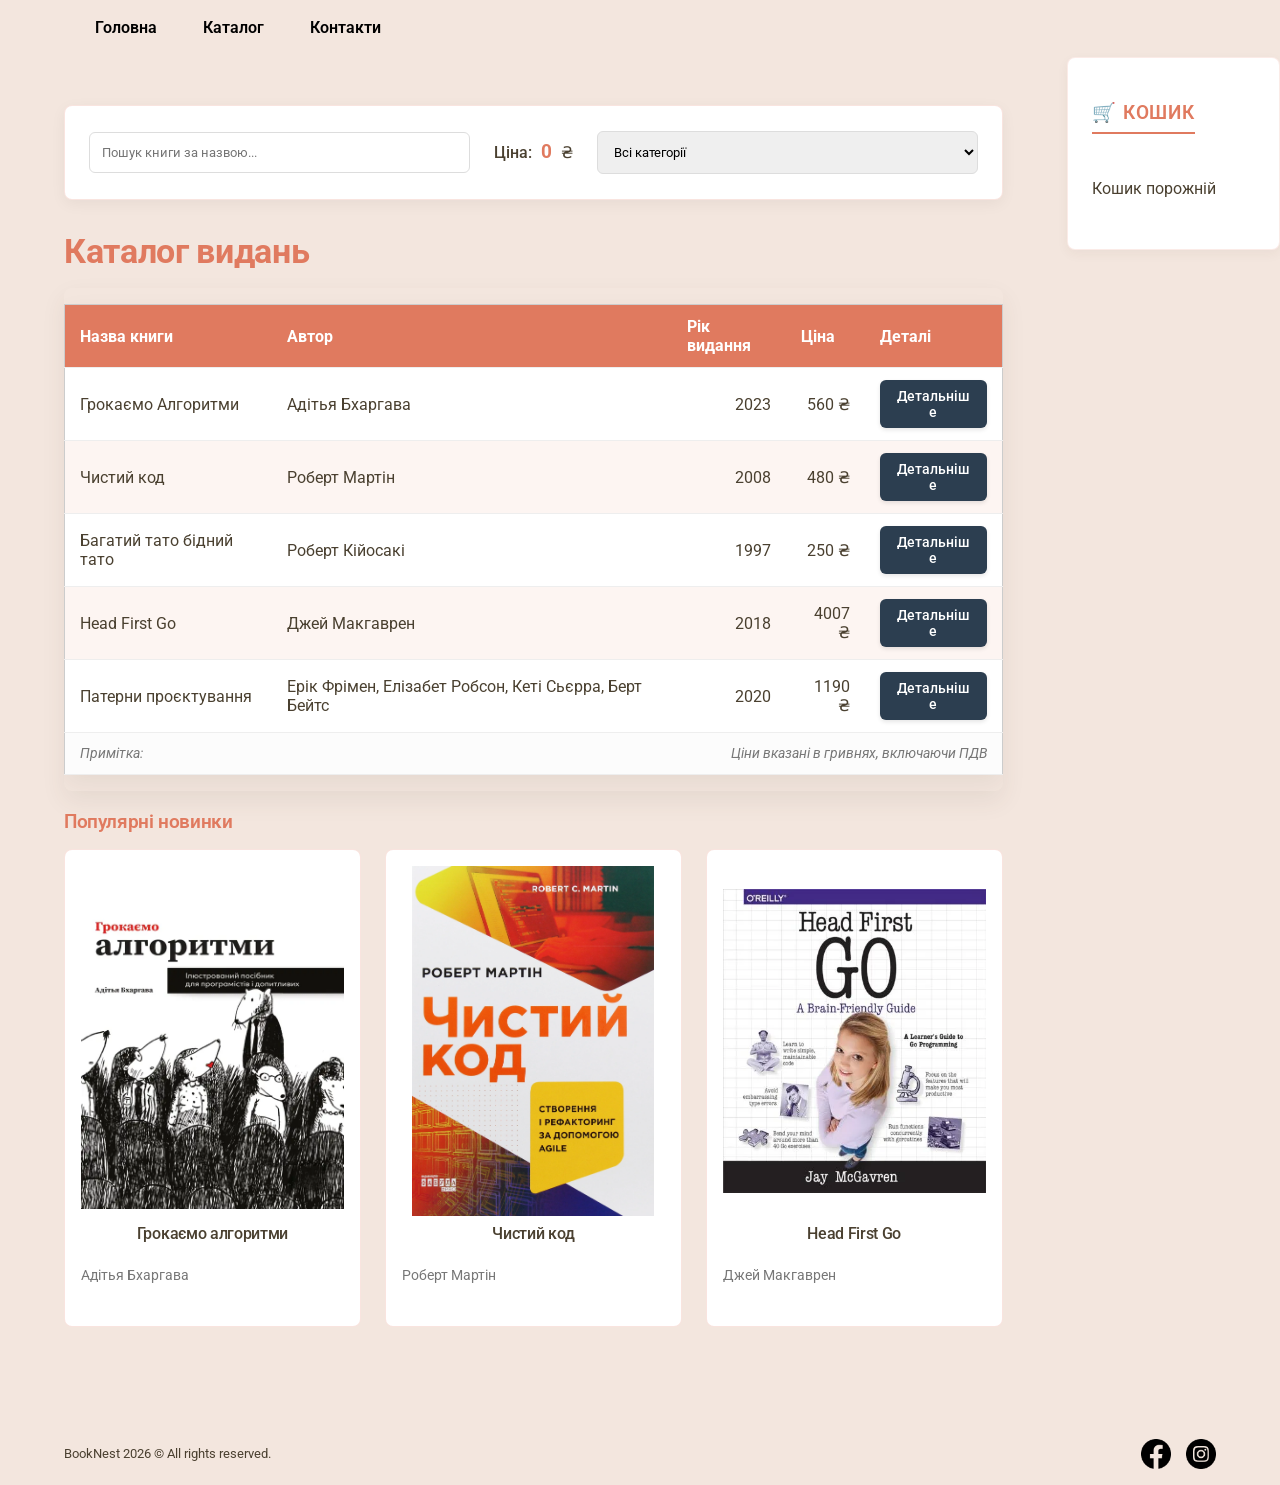
==== commit 53fab5d4: "feat: implement dynamic UI rendering with event delegation and data filtering using Set/Map" ====
--- a/catalog.html
+++ b/catalog.html
@@ -20,6 +20,7 @@
 </head>
 
 <body>
+    <script src="script.js" defer></script>
     <header>
         <nav class="top-nav">
             <input id="menu-toggle" type="checkbox">
@@ -36,6 +37,13 @@
         </nav>
     </header>
     <main>
+        <div class="controls">
+            <input type="text" id="book-search" placeholder="Пошук книги за назвою...">
+            <p>Ціна: <strong id="price-display">0</strong> &#8372;</p>
+            <select id="category-filter">
+                <option value="all">Всі категорії</option>
+            </select>
+        </div>
         <h2>Каталог видань</h2>
         <div class="table-wrapper">
             <table>
@@ -45,44 +53,15 @@
                         <th>Автор</th>
                         <th>Рік видання</th>
                         <th>Ціна</th>
+                        <th>Деталі</th>
                     </tr>
                 </thead>
-                <tbody>
-                    <tr>
-                        <td>Грокаємо алгоритми</td>
-                        <td>Адітья Бхаргава</td>
-                        <td class="number-cell">2023</td>
-                        <td class="number-cell">560 &#8372;</td>
-                    </tr>
-                    <tr>
-                        <td>Чистий код</td>
-                        <td>Роберт Мартін</td>
-                        <td class="number-cell">2008</td>
-                        <td class="number-cell">480 &#8372;</td>
-                    </tr>
-                    <tr>
-                        <td>Багатий тато бідний тато</td>
-                        <td>Роберт Кійосакі</td>
-                        <td class="number-cell">1997</td>
-                        <td class="number-cell">250 &#8372;</td>
-                    </tr>
-                    <tr>
-                        <td>Head First Go</td>
-                        <td>Джей Макгаврен</td>
-                        <td class="number-cell">2018</td>
-                        <td class="number-cell">4007 &#8372;</td>
-                    </tr>
-                    <tr>
-                        <td>Патерни проєктування</td>
-                        <td>Ерік Фрімен, Елізабет Робсон, Кеті Сьєрра, Берт Бейтс</td>
-                        <td class="number-cell">2020</td>
-                        <td class="number-cell">1190 &#8372;</td>
-                    </tr>
+                <tbody id="catalog-body">
                 </tbody>
                 <tfoot>
                     <tr>
                         <td colspan="2">Примітка:</td>
-                        <td colspan="2" class="table-note">Ціни вказані в гривнях, включаючи ПДВ</td>
+                        <td colspan="3" class="table-note">Ціни вказані в гривнях, включаючи ПДВ</td>
                     </tr>
                 </tfoot>
             </table>
@@ -109,13 +88,10 @@
         </section>
     </main>
     <aside class="sidebar">
-        <h3>Жанри</h3>
-        <ul>
-            <li><a href="#programming">💻 Програмування</a></li>
-            <li><a href="#fiction">📚 Художня</a></li>
-            <li><a href="#science">🧬 Наукова</a></li>
-            <li><a href="#classic">🏛️ Класика</a></li>
-        </ul>
+        <h3>🛒 Кошик</h3>
+        <div id="cart-content">
+            <p class="empty-msg">Кошик порожній</p>
+        </div>
     </aside>
     <footer>
         <p>BookNest 2026 &#169; All rights reserved.</p>
--- a/styles.css
+++ b/styles.css
@@ -110,6 +110,7 @@
     padding: var(--spacing);
     background-color: #fff;
 }
+
 /* Обгортка для прокрутки таблиці */
 .table-wrapper {
     width: 100%;
@@ -265,7 +266,7 @@
 }
 
 /* Кастомізація placeholder */
-input::placeholder,
+form input::placeholder,
 textarea::placeholder {
     color: #a09080;
     font-style: italic;
@@ -273,15 +274,16 @@
 }
 
 /* Валідація: червона рамка при помилці */
-input:invalid:not(:placeholder-shown) {
+form input:invalid:not(:placeholder-shown) {
     /* :not(:placeholder-shown) потрібен, аби порожні поля не були червоними одразу при завантаженні сторінки */
     border: 2px solid #ff1900;
 }
 
 /* Зелена рамка при правильному заповненні */
-input:valid:not(:placeholder-shown) {
+form input:valid:not(:placeholder-shown) {
     border: 2px solid #2ecc71;
 }
+
 /* Flexbox навігація */
 nav ul {
     display: flex;
@@ -334,26 +336,31 @@
 .number-cell {
     text-align: right;
 }
+
 /* Простий footer */
 footer {
     display: flex;
     flex-direction: row;
-    justify-content: space-between; /* копірайт і іконки по краях */
+    justify-content: space-between;
+    /* копірайт і іконки по краях */
     align-items: center;
     flex-wrap: wrap;
     gap: 0.5rem;
     padding-top: 1rem;
     padding-bottom: 1rem;
 }
+
 footer p {
     font-size: 0.8rem;
     margin: 0;
     padding: 0;
 }
+
 .social-icons {
     display: flex;
-    gap:15px
-}
+    gap: 15px
+}
+
 .social-icons a img {
     width: 30px;
 }
@@ -361,10 +368,12 @@
 
 /* Основний контейнер сайдбару */
 .sidebar {
-    background-color: #ffffff; /* Білий фон для контрасту */
+    background-color: #ffffff;
+    /* Білий фон для контрасту */
     padding: 1.5rem;
     border-radius: var(--border-radius);
-    border: 1px solid rgba(224, 122, 95, 0.15); /* Дуже тонка рамка в колір акценту */
+    border: 1px solid rgba(224, 122, 95, 0.15);
+    /* Дуже тонка рамка в колір акценту */
     box-shadow: 0 4px 12px rgba(74, 64, 48, 0.05);
     height: fit-content;
 }
@@ -377,14 +386,16 @@
     margin-bottom: 1.2rem;
     padding-bottom: 0.5rem;
     border-bottom: 2px solid var(--accent-color);
-    display: inline-block; /* Щоб лінія підкреслення не була на всю ширину */
+    display: inline-block;
+    /* Щоб лінія підкреслення не була на всю ширину */
 }
 
 /* Список категорій */
 .sidebar ul {
     padding: 0;
     margin: 0;
-    list-style: none; /* Прибираємо маркери */
+    list-style: none;
+    /* Прибираємо маркери */
 }
 
 .sidebar ul li {
@@ -405,9 +416,11 @@
 
 /* Ефект при наведенні */
 .sidebar ul li a:hover {
-    background-color: #fdf5f2; /* Світло-бежевий фон */
+    background-color: #fdf5f2;
+    /* Світло-бежевий фон */
     color: var(--accent-color);
-    padding-left: 1.5rem; /* Ефект "зміщення" вправо */
+    padding-left: 1.5rem;
+    /* Ефект "зміщення" вправо */
 }
 
 /* Активний стан */
@@ -436,13 +449,14 @@
 
 .book-item:hover {
     transform: scale(1.03);
-    box-shadow: 0 5px 15px rgba(0,0,0,0.1);
+    box-shadow: 0 5px 15px rgba(0, 0, 0, 0.1);
 }
 
 .book-item img {
     width: 100%;
-    height: 350px; /* Фіксована висота для однорідності */
-    object-fit:contain ;
+    height: 350px;
+    /* Фіксована висота для однорідності */
+    object-fit: contain;
     border-radius: 4px;
     margin-bottom: 0.5rem;
 }
@@ -456,4 +470,97 @@
 .book-item p {
     font-size: 0.85rem;
     color: #777;
+}
+
+/* Стилі для кнопки "Детальніше" */
+.details-button {
+    padding: 8px 16px;
+    font-family: 'Roboto', sans-serif;
+    font-size: 14px;
+    font-weight: 500;
+    color: #ffffff;
+    background-color: #2c3e50;
+    border: none;
+    border-radius: 6px;
+    cursor: pointer;
+    transition: all 0.3s ease;
+    box-shadow: 0 2px 4px rgba(0, 0, 0, 0.1);
+    display: inline-block;
+}
+
+.details-button:hover {
+    background-color: #34495e;
+    transform: translateY(-1px);
+    box-shadow: 0 4px 8px rgba(0, 0, 0, 0.15);
+}
+
+/* Ефект при натисканні */
+.details-button:active {
+    transform: translateY(0);
+    box-shadow: 0 1px 2px rgba(0, 0, 0, 0.1);
+}
+
+/* Стилізація самої комірки, де лежить кнопка */
+.action-cell {
+    text-align: center; /* Центруємо кнопку в колонці */
+    vertical-align: middle;
+}
+
+/* Стилізація обраного товару */
+.book-item.selected {
+    outline: 1.5px solid #ffaf5f;
+    transform: scale(1.02);
+    transition: all 0.2s ease;
+}
+
+/* Стиль для активного рядка в таблиці */
+#catalog-body tr.active {
+    background-color: #ffc464;  
+    border-left: 4px solid #2c3e50;
+}
+
+.controls {
+    display: flex;
+    flex-wrap: wrap;
+    align-items: center;
+    gap: 1.5rem;
+    background-color: #fff;
+    padding: 1.5rem;
+    border-radius: var(--border-radius);
+    box-shadow: 0 4px 15px rgba(0, 0, 0, 0.05);
+    margin-bottom: 2rem;
+    border: 1px solid rgba(224, 122, 95, 0.2);
+}
+
+/* Поле пошуку та селект */
+#book-search, 
+#category-filter {
+    flex: 1;
+    min-width: 200px;
+    padding: 12px;
+    border: 1px solid #ddd;
+    border-radius: 6px;
+    font-family: inherit;
+    transition: all 0.3s ease;
+}
+
+/* Стилізація відображення ціни */
+.controls p {
+    margin: 0;
+    font-weight: 500;
+    color: var(--text-color);
+    white-space: nowrap;
+}
+
+#price-display {
+    color: var(--accent-color);
+    font-size: 1.2rem;
+    padding: 0 5px;
+}
+
+#book-search:focus, 
+#category-filter:focus {
+    outline: none;
+    border-color: var(--accent-color);
+    box-shadow: 0 0 0 3px rgba(224, 122, 95, 0.15);
 }
--- a/style_adaptive.css
+++ b/style_adaptive.css
@@ -1,10 +1,17 @@
-
 /* MOBILE FIRST */
 
 /* Налаштовуємо базові стилі (шрифти)  */
-h1 { font-size: 1.38rem; }
-h2 { font-size: 1.35rem; }
-h3 { font-size: 1.2rem; }
+h1 {
+    font-size: 1.38rem;
+}
+
+h2 {
+    font-size: 1.35rem;
+}
+
+h3 {
+    font-size: 1.2rem;
+}
 
 /* Гнучкий медіа контент */
 img,
@@ -31,23 +38,49 @@
     /* відступи задаємо через padding самих секцій */
     min-height: 100vh;
 }
+
 /* Призначаємо імена grid-елементам */
-header { grid-area: header;}
-main { grid-area: main;}
-footer { grid-area: footer;}
-aside, .sidebar { grid-area: sidebar; }
+header {
+    grid-area: header;
+}
+
+main {
+    grid-area: main;
+}
+
+footer {
+    grid-area: footer;
+}
+
+aside,
+.sidebar {
+    grid-area: sidebar;
+}
 
 /* Медіа-запит для планшетів та десктопу*/
 @media (min-width: 768px) {
+
     /* Типографіка — збільшуємо заголовки */
-    h1 { font-size: 2.5rem;}
-
-    h2 { font-size: 2.1rem; }
+    h1 {
+        font-size: 2.5rem;
+    }
+
+    h2 {
+        font-size: 2.1rem;
+    }
 
     /* Збільшуємо padding контейнера */
-    header, main, footer { padding-left: 4rem; padding-right: 4rem; }
-
-    main { padding-top: 3rem; padding-bottom: 3rem; }
+    header,
+    main,
+    footer {
+        padding-left: 4rem;
+        padding-right: 4rem;
+    }
+
+    main {
+        padding-top: 3rem;
+        padding-bottom: 3rem;
+    }
 
     /* Кнопка submit — не на весь екран */
     button[type="submit"] {
@@ -65,7 +98,7 @@
             "main    sidebar"
             /* sidebar праворуч від main */
             "footer  footer";
-            
+
     }
 
     .sidebar {
@@ -76,6 +109,7 @@
 
 /* Для великих екранів */
 @media (min-width: 1200px) {
+
     /* Обмежуємо максимальну ширину grid і центруємо */
     body {
         max-width: 100rem;
@@ -87,7 +121,8 @@
 /* Покращення вигляду медіа на головній сторінці */
 .media-container {
     display: flex;
-    flex-direction: column; /* На мобільних в колонку*/
+    flex-direction: column;
+    /* На мобільних в колонку*/
     gap: 1.5rem;
     margin-bottom: 2rem;
     width: 100%;
@@ -95,14 +130,16 @@
 
 @media (min-width: 1024px) {
     .media-container {
-        flex-direction: row; /* На великих екранах у ряд*/
+        flex-direction: row;
+        /* На великих екранах у ряд*/
         align-items: flex-start;
     }
-    .media-container picture img, 
+
+    .media-container picture img,
     .media-container video {
         width: 100%;
         height: 400px;
-        object-fit: cover; 
+        object-fit: cover;
         border-radius: var(--border-radius);
     }
 }
@@ -115,7 +152,8 @@
     justify-content: space-between;
     align-items: center;
     padding: 0.5rem 1rem;
-    position: relative; /* Важливо для позиціювання меню */
+    position: relative;
+    /* Важливо для позиціювання меню */
 }
 
 /* Кнопка-бургер (іконка) */
@@ -127,7 +165,8 @@
     flex-direction: column;
     justify-content: center;
     align-items: center;
-    z-index: 1001; /* Поверх меню */
+    z-index: 1001;
+    /* Поверх меню */
 }
 
 .menu-button,
@@ -145,16 +184,34 @@
 /* Анімація меню */
 
 #menu-toggle {
-    display: none; /* Ховаємо сам чекбокс */
-}
-
-.menu-button::before { content: ''; margin-top: -8px; }
-.menu-button::after { content: ''; margin-top: 8px; }
+    display: none;
+    /* Ховаємо сам чекбокс */
+}
+
+.menu-button::before {
+    content: '';
+    margin-top: -8px;
+}
+
+.menu-button::after {
+    content: '';
+    margin-top: 8px;
+}
 
 /* Анімація бургера в "Х" при натисканні */
-#menu-toggle:checked + .menu-button-container .menu-button { background: transparent; }
-#menu-toggle:checked + .menu-button-container .menu-button::before { margin-top: 0; transform: rotate(45deg); }
-#menu-toggle:checked + .menu-button-container .menu-button::after { margin-top: 0; transform: rotate(-45deg); }
+#menu-toggle:checked+.menu-button-container .menu-button {
+    background: transparent;
+}
+
+#menu-toggle:checked+.menu-button-container .menu-button::before {
+    margin-top: 0;
+    transform: rotate(45deg);
+}
+
+#menu-toggle:checked+.menu-button-container .menu-button::after {
+    margin-top: 0;
+    transform: rotate(-45deg);
+}
 
 /* Мобільне меню */
 @media (max-width: 767px) {
@@ -162,24 +219,30 @@
         position: fixed;
         top: 0;
         left: 0;
-        width: 100%;       /* Меню на всю ширину екрана */
-        height: auto;      /* Висота залежить від контенту */
+        width: 100%;
+        /* Меню на всю ширину екрана */
+        height: auto;
+        /* Висота залежить від контенту */
         background-color: white;
-        padding: 60px 0 20px 0; /* Відступ зверху, щоб не перекривати кнопку-бургер */
-        box-shadow: 0 4px 10px rgba(0,0,0,0.1);
+        padding: 60px 0 20px 0;
+        /* Відступ зверху, щоб не перекривати кнопку-бургер */
+        box-shadow: 0 4px 10px rgba(0, 0, 0, 0.1);
         display: flex;
         flex-direction: column;
         align-items: center;
         gap: 1.5rem;
         /* Поява зверху */
-        transform: translateY(-100%); /* Ховаємо вгору за межі екрана */
+        transform: translateY(-100%);
+        /* Ховаємо вгору за межі екрана */
         transition: transform 0.5s cubic-bezier(0.23, 1, 0.32, 1);
         z-index: 1000;
     }
 
-     /* Стан при натисканні */
-    #menu-toggle:checked ~ .menu { transform: translateY(0); }
-    
+    /* Стан при натисканні */
+    #menu-toggle:checked~.menu {
+        transform: translateY(0);
+    }
+
     .menu li {
         width: 100%;
         text-align: center;
@@ -196,9 +259,10 @@
 
 /* Десктопна та планшетна версія меню */
 @media (min-width: 768px) {
-    #menu-toggle, 
-    .menu-button, 
-    .menu-button-container, 
+
+    #menu-toggle,
+    .menu-button,
+    .menu-button-container,
     label[for="menu-toggle"] {
         display: none;
     }
@@ -206,8 +270,10 @@
     .menu {
         display: flex;
         flex-direction: row;
-        position: static; /* Повертаємо у звичайний потік */
-        transform: none; /* Вимикаємо анімацію */
+        position: static;
+        /* Повертаємо у звичайний потік */
+        transform: none;
+        /* Вимикаємо анімацію */
         width: auto;
         height: auto;
         background: transparent;
@@ -230,17 +296,32 @@
         --nav-color--hover: #f3a97c;
     }
 
-    body { color: var(--text-color);}
+    body {
+        color: var(--text-color);
+    }
 
     /* Заголовки та текст */
-    h1, h2, h3, h4, h5, h6 { color: #ffd0b6;}
-
-    p {  color: #ddd4ca; }
+    h1,
+    h2,
+    h3,
+    h4,
+    h5,
+    h6 {
+        color: #ffd0b6;
+    }
+
+    p {
+        color: #ddd4ca;
+    }
 
     /* Адаптація основних блоків та візуальних ефектів до темної теми */
-    .book-item, .sidebar, form, table,
-    .table-wrapper, .menu{
-        background-color: #1a1e22 ;
+    .book-item,
+    .sidebar,
+    form,
+    table,
+    .table-wrapper,
+    .menu {
+        background-color: #1a1e22;
         border-color: rgba(243, 169, 124, 0.16);
         color: var(--text-color);
         box-shadow: 0 12px 30px rgba(0, 0, 0, 0.35);
@@ -248,9 +329,12 @@
 
     .sidebar {
         border: 1px solid rgba(243, 169, 124, 0.18);
-        transform: translateZ(0); /* Виносимо на окремий compositing шар — примусовий repaint */
-        will-change: transform;   /* Підказка браузеру рендерити елемент одразу */
-    }
+        transform: translateZ(0);
+        /* Виносимо на окремий compositing шар — примусовий repaint */
+        will-change: transform;
+        /* Підказка браузеру рендерити елемент одразу */
+    }
+
     .book-item,
     .sidebar,
     form {
@@ -263,9 +347,13 @@
         box-shadow: 0 16px 28px rgba(0, 0, 0, 0.45);
     }
 
-    .book-item h4 { color: #f2d8c8; }
-
-    .book-item p { color: #bcb2aa; }
+    .book-item h4 {
+        color: #f2d8c8;
+    }
+
+    .book-item p {
+        color: #bcb2aa;
+    }
 
     /* Таблиці */
     thead tr,
@@ -274,8 +362,9 @@
         color: #1b1613;
     }
 
-    th, td {
-        border-bottom: 1px solid rgba(255, 255, 255, 0.08) ;
+    th,
+    td {
+        border-bottom: 1px solid rgba(255, 255, 255, 0.08);
         color: var(--text-color);
     }
 
@@ -293,7 +382,9 @@
     }
 
     /* Форми */
-    input, textarea, select {
+    form input,
+    textarea,
+    select {
         background-color: #121416;
         color: var(--text-color);
         border: 1px solid rgba(243, 169, 124, 0.18);
@@ -315,17 +406,17 @@
         box-shadow: 0 0 0 4px rgba(243, 169, 124, 0.12);
     }
 
-    input::placeholder,
+    form input::placeholder,
     textarea::placeholder {
         color: #8f8780;
         opacity: 0.9;
     }
 
-    input:invalid:not(:placeholder-shown) {
+    form input:invalid:not(:placeholder-shown) {
         border: 2px solid #ff6b6b;
     }
 
-    input:valid:not(:placeholder-shown) {
+    form input:valid:not(:placeholder-shown) {
         border: 2px solid #56d364;
     }
 
@@ -345,7 +436,7 @@
     nav ul li a,
     .menu li a {
         color: var(--nav-color);
-    } 
+    }
 
     nav ul li a:hover,
     .menu li a:hover {
@@ -382,4 +473,46 @@
         background-color: var(--accent-color);
         color: #1b1613;
     }
+
+    /* Стилізація обраного товару */
+    .book-item.selected {
+        outline: 1.5px solid #78a9da;
+        background-color: rgba(1, 128, 255, 0.05);
+        transform: scale(1.02);
+        transition: all 0.2s ease;
+    }
+
+    /* Стиль для активного рядка в таблиці */
+    #catalog-body tr.active {
+        background-color: #1A1A1A;
+        border-left: 4px solid #ffffff;
+    }
+
+    .controls {
+        background-color: #1a1e22;
+        border-color: rgba(243, 169, 124, 0.18);
+        box-shadow: 0 12px 30px rgba(0, 0, 0, 0.35);
+    }
+
+    #book-search, 
+    #category-filter {
+        background-color: #121416;
+        color: var(--text-color);
+        border-color: rgba(243, 169, 124, 0.2);
+    }
+
+    #book-search:focus, 
+    #category-filter:focus {
+        background-color: #161a1d;
+        border-color: var(--accent-color);
+    }
+
+    .controls p {
+        color: #ddd4ca;
+    }
+
+    #price-display {
+        color: var(--accent-color);
+    }
+
 }
